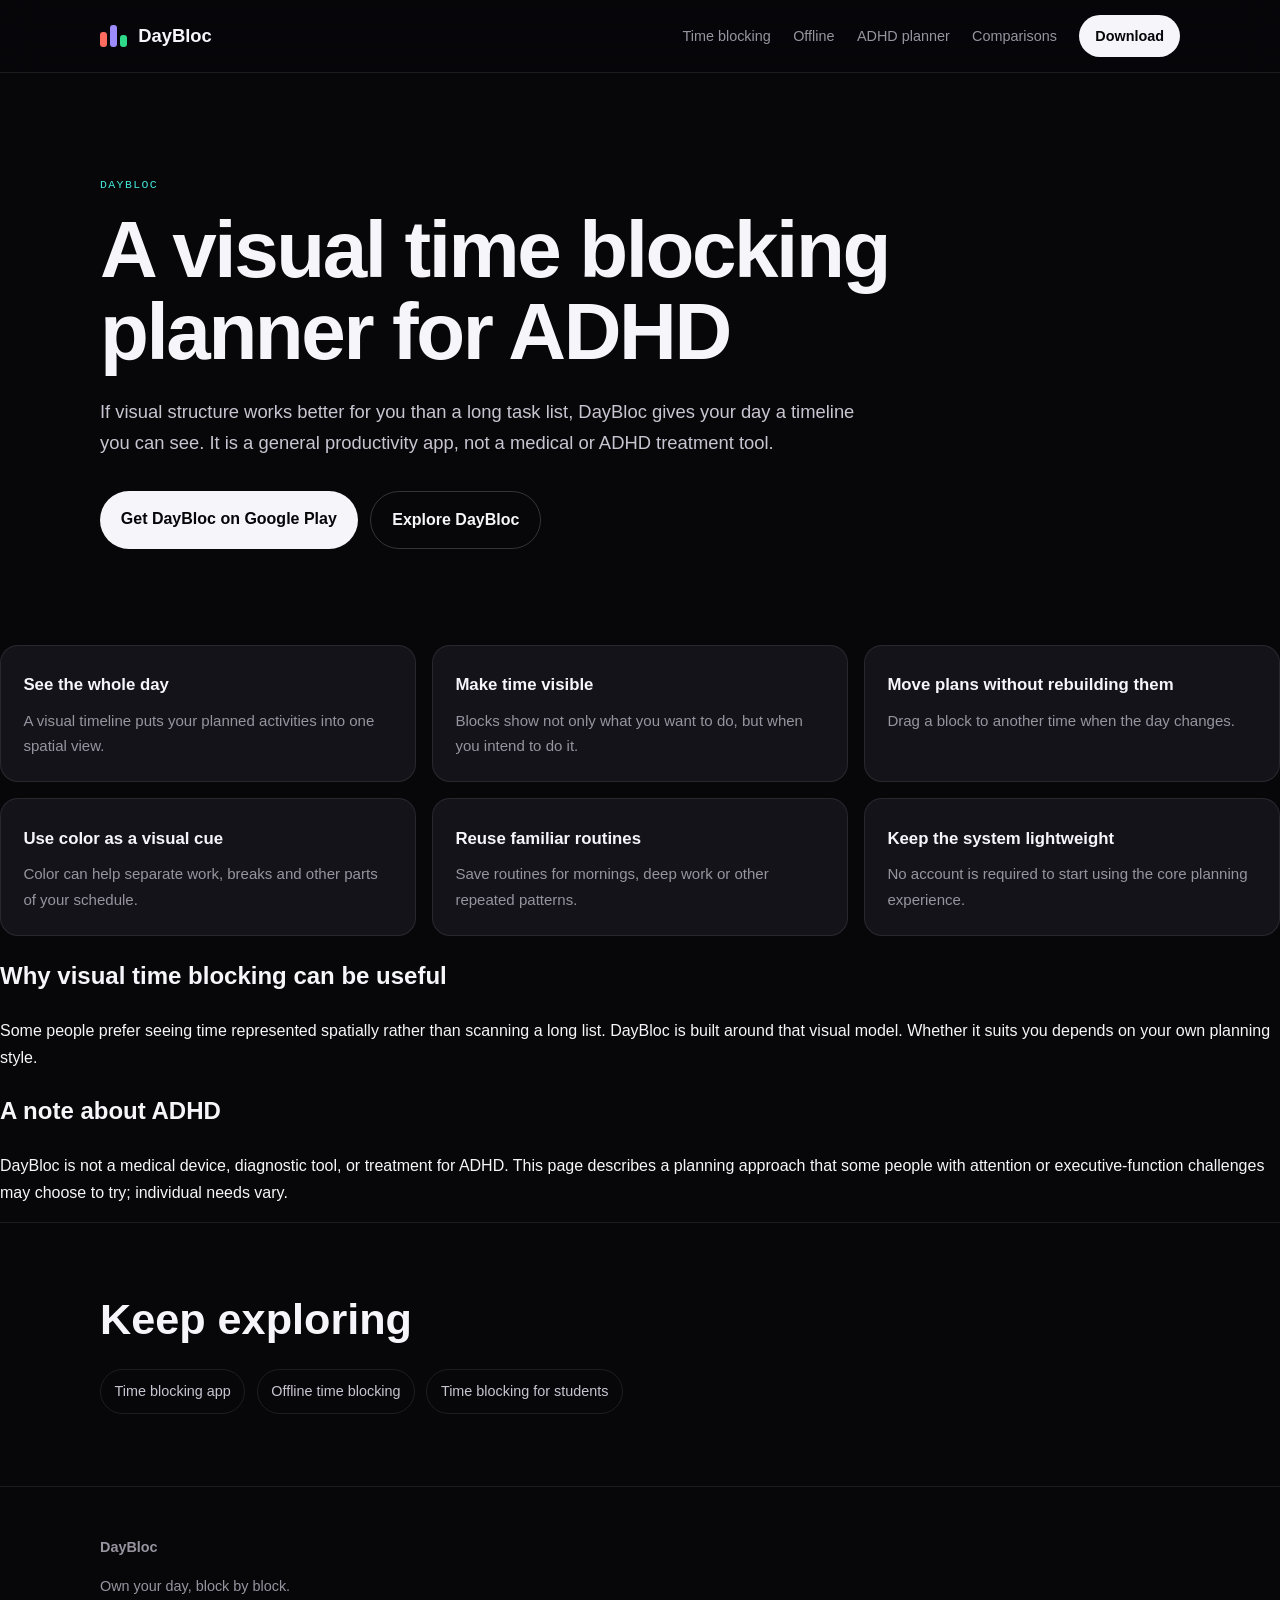
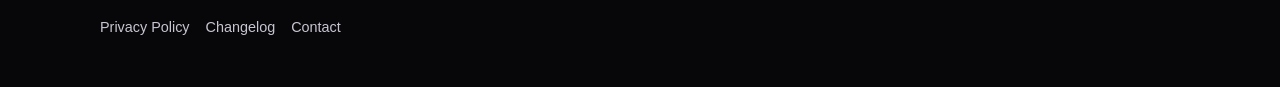
==== adhd-planner/index.html @ 27341340 "new 1" ====
<!doctype html>
<html lang="en">
 <head>
  <meta charset="utf-8"/>
  <meta content="width=device-width,initial-scale=1" name="viewport"/>
  <title>
   ADHD Planner | Visual Time Blocking | DayBloc
  </title>
  <meta content="DayBloc is a visual time blocking planner. Use a timeline, color-coded blocks and routines to make your day easier to see." name="description"/>
  <meta content="index,follow" name="robots"/>
  <link href="https://daybloc.app/adhd-planner/" rel="canonical"/>
  <link href="../assets/css/seo.css" rel="stylesheet"/>
  <link href="../favicon.svg" rel="icon"/>
  <link href="https://api.fontshare.com" rel="preconnect"/>
  <link href="https://api.fontshare.com/v2/css?f[]=clash-display@600,700&amp;f[]=general-sans@400,500,600&amp;display=swap" rel="stylesheet"/>
 </head>
 <body>
  <header class="site-header">
   <div class="wrap nav">
    <a class="brand" href="../">
     <span class="brand-mark">
      <i>
      </i>
      <i>
      </i>
      <i>
      </i>
     </span>
     DayBloc
    </a>
    <nav class="nav-links">
     <a href="../time-blocking-app/">
      Time blocking
     </a>
     <a href="../offline-time-blocking/">
      Offline
     </a>
     <a href="../adhd-planner/">
      ADHD planner
     </a>
     <a href="../vs/structured/">
      Comparisons
     </a>
     <a class="nav-cta" href="https://play.google.com/store/apps/details?id=com.daybloc.app">
      Download
     </a>
    </nav>
   </div>
  </header>
  <main>
   <section class="hero">
    <div class="wrap">
     <span class="eyebrow">
      DAYBLOC
     </span>
     <h1>
      A visual time blocking planner for ADHD
     </h1>
     <p class="lead">
      If visual structure works better for you than a long task list, DayBloc gives your day a timeline you can see. It is a general productivity app, not a medical or ADHD treatment tool.
     </p>
     <div class="actions">
      <a class="btn btn-primary" href="https://play.google.com/store/apps/details?id=com.daybloc.app">
       Get DayBloc on Google Play
      </a>
      <a class="btn btn-secondary" href="../">
       Explore DayBloc
      </a>
     </div>
    </div>
   </section>
   <div class="grid">
    <article class="card">
     <h3>
      See the whole day
     </h3>
     <p>
      A visual timeline puts your planned activities into one spatial view.
     </p>
    </article>
    <article class="card">
     <h3>
      Make time visible
     </h3>
     <p>
      Blocks show not only what you want to do, but when you intend to do it.
     </p>
    </article>
    <article class="card">
     <h3>
      Move plans without rebuilding them
     </h3>
     <p>
      Drag a block to another time when the day changes.
     </p>
    </article>
    <article class="card">
     <h3>
      Use color as a visual cue
     </h3>
     <p>
      Color can help separate work, breaks and other parts of your schedule.
     </p>
    </article>
    <article class="card">
     <h3>
      Reuse familiar routines
     </h3>
     <p>
      Save routines for mornings, deep work or other repeated patterns.
     </p>
    </article>
    <article class="card">
     <h3>
      Keep the system lightweight
     </h3>
     <p>
      No account is required to start using the core planning experience.
     </p>
    </article>
   </div>
   <div class="section-copy">
    <h2>
     Why visual time blocking can be useful
    </h2>
    <p>
     Some people prefer seeing time represented spatially rather than scanning a long list. DayBloc is built around that visual model. Whether it suits you depends on your own planning style.
    </p>
   </div>
   <div class="section-copy">
    <h2>
     A note about ADHD
    </h2>
    <p>
     DayBloc is not a medical device, diagnostic tool, or treatment for ADHD. This page describes a planning approach that some people with attention or executive-function challenges may choose to try; individual needs vary.
    </p>
   </div>
   <section class="section">
    <div class="wrap">
     <h2>
      Keep exploring
     </h2>
     <div class="internal-links">
      <a href="../time-blocking-app/">
       Time blocking app
      </a>
      <a href="../offline-time-blocking/">
       Offline time blocking
      </a>
      <a href="../time-blocking-for-students/">
       Time blocking for students
      </a>
     </div>
    </div>
   </section>
  </main>
  <footer>
   <div class="wrap">
    <strong>
     DayBloc
    </strong>
    <p>
     Own your day, block by block.
    </p>
    <div class="footer-links">
     <a href="../privacy_policy.txt">
      Privacy Policy
     </a>
     <a href="../changelog/">
      Changelog
     </a>
     <a href="mailto:dayblocapp@gmail.com">
      Contact
     </a>
    </div>
   </div>
  </footer>
 </body>
</html>
---- assets/css/seo.css ----
:root{--bg:#07070A;--surface:#131319;--surface2:#0E0E14;--line:rgba(255,255,255,.09);--line2:rgba(255,255,255,.18);--ink:#F6F5FA;--muted:#97949F;--muted2:#C8C5D0;--violet:#6C5CE7;--violet2:#9C8CFF;--hud:#43E8D8;--mint:#2FD98A;--coral:#FF6B5E;--font-display:'Clash Display','General Sans',-apple-system,sans-serif;--font-body:'General Sans',-apple-system,BlinkMacSystemFont,'Segoe UI',sans-serif}
*{box-sizing:border-box}html{scroll-behavior:smooth}body{margin:0;background:var(--bg);color:var(--ink);font-family:var(--font-body);line-height:1.7}a{color:inherit}.wrap{width:min(1080px,calc(100% - 40px));margin:auto}.site-header{position:sticky;top:0;z-index:20;background:rgba(7,7,10,.9);backdrop-filter:blur(18px);border-bottom:1px solid var(--line)}.nav{height:72px;display:flex;align-items:center;justify-content:space-between}.brand{font-family:var(--font-display);font-weight:700;font-size:1.15rem;text-decoration:none;display:flex;gap:.7rem;align-items:center}.brand-mark{display:flex;align-items:flex-end;gap:3px}.brand-mark i{display:block;width:7px;border-radius:3px}.brand-mark i:nth-child(1){height:15px;background:var(--coral)}.brand-mark i:nth-child(2){height:22px;background:var(--violet2)}.brand-mark i:nth-child(3){height:12px;background:var(--mint)}.nav-links{display:flex;gap:1.4rem;align-items:center;font-size:.9rem;color:var(--muted)}.nav-links a{text-decoration:none}.nav-links a:hover{color:var(--ink)}.nav-cta{background:var(--ink);color:var(--bg)!important;padding:.55rem 1rem;border-radius:999px;font-weight:700}.hero{padding:6rem 0 4rem}.eyebrow{font-family:ui-monospace,monospace;color:var(--hud);font-size:.72rem;letter-spacing:.12em}.hero h1{font-family:var(--font-display);font-size:clamp(2.7rem,7vw,5rem);line-height:1.03;letter-spacing:-.03em;margin:.8rem 0 1.4rem;max-width:900px}.hero .lead{font-size:1.15rem;color:var(--muted2);max-width:760px} .actions{display:flex;gap:.8rem;flex-wrap:wrap;margin-top:2rem}.btn{display:inline-flex;padding:.9rem 1.3rem;border-radius:999px;text-decoration:none;font-weight:700}.btn-primary{background:var(--ink);color:var(--bg)}.btn-secondary{border:1px solid var(--line2);color:var(--ink)}.section{padding:4.5rem 0;border-top:1px solid var(--line)}.section h2{font-family:var(--font-display);font-size:clamp(1.8rem,4vw,2.7rem);line-height:1.15;margin:0 0 1rem}.section>p{color:var(--muted);max-width:760px}.grid{display:grid;grid-template-columns:repeat(3,1fr);gap:1rem;margin-top:2rem}.card{background:var(--surface);border:1px solid var(--line);border-radius:18px;padding:1.4rem}.card h3{margin:.2rem 0 .5rem;font-size:1.05rem}.card p{margin:0;color:var(--muted);font-size:.94rem}.compare{overflow:auto;margin-top:2rem;border:1px solid var(--line);border-radius:18px}.compare table{width:100%;border-collapse:collapse;min-width:680px}.compare th,.compare td{text-align:left;padding:1rem;border-bottom:1px solid var(--line);vertical-align:top}.compare th{color:var(--muted2);font-size:.85rem}.compare td{color:var(--muted);font-size:.92rem}.note{padding:1rem 1.2rem;border:1px solid rgba(156,140,255,.22);background:rgba(108,92,231,.07);border-radius:14px;color:var(--muted2);margin-top:1.5rem}.faq{display:grid;gap:.8rem;margin-top:2rem}.faq details{background:var(--surface);border:1px solid var(--line);border-radius:14px;padding:1rem 1.2rem}.faq summary{font-weight:700;cursor:pointer}.faq p{color:var(--muted);margin:.7rem 0 0}.internal-links{display:flex;gap:.7rem;flex-wrap:wrap;margin-top:1.5rem}.internal-links a{padding:.6rem .85rem;border:1px solid var(--line);border-radius:999px;text-decoration:none;color:var(--muted2);font-size:.9rem}.internal-links a:hover{border-color:var(--violet2);color:var(--ink)}footer{padding:3rem 0;border-top:1px solid var(--line);color:var(--muted);font-size:.9rem}.footer-links{display:flex;gap:1rem;flex-wrap:wrap;margin-top:1rem}.footer-links a{color:var(--muted2);text-decoration:none}.footer-links a:hover{color:var(--ink)}@media(max-width:760px){.nav-links a:not(.nav-cta){display:none}.grid{grid-template-columns:1fr}.hero{padding-top:4rem}.wrap{width:min(100% - 28px,1080px)}}
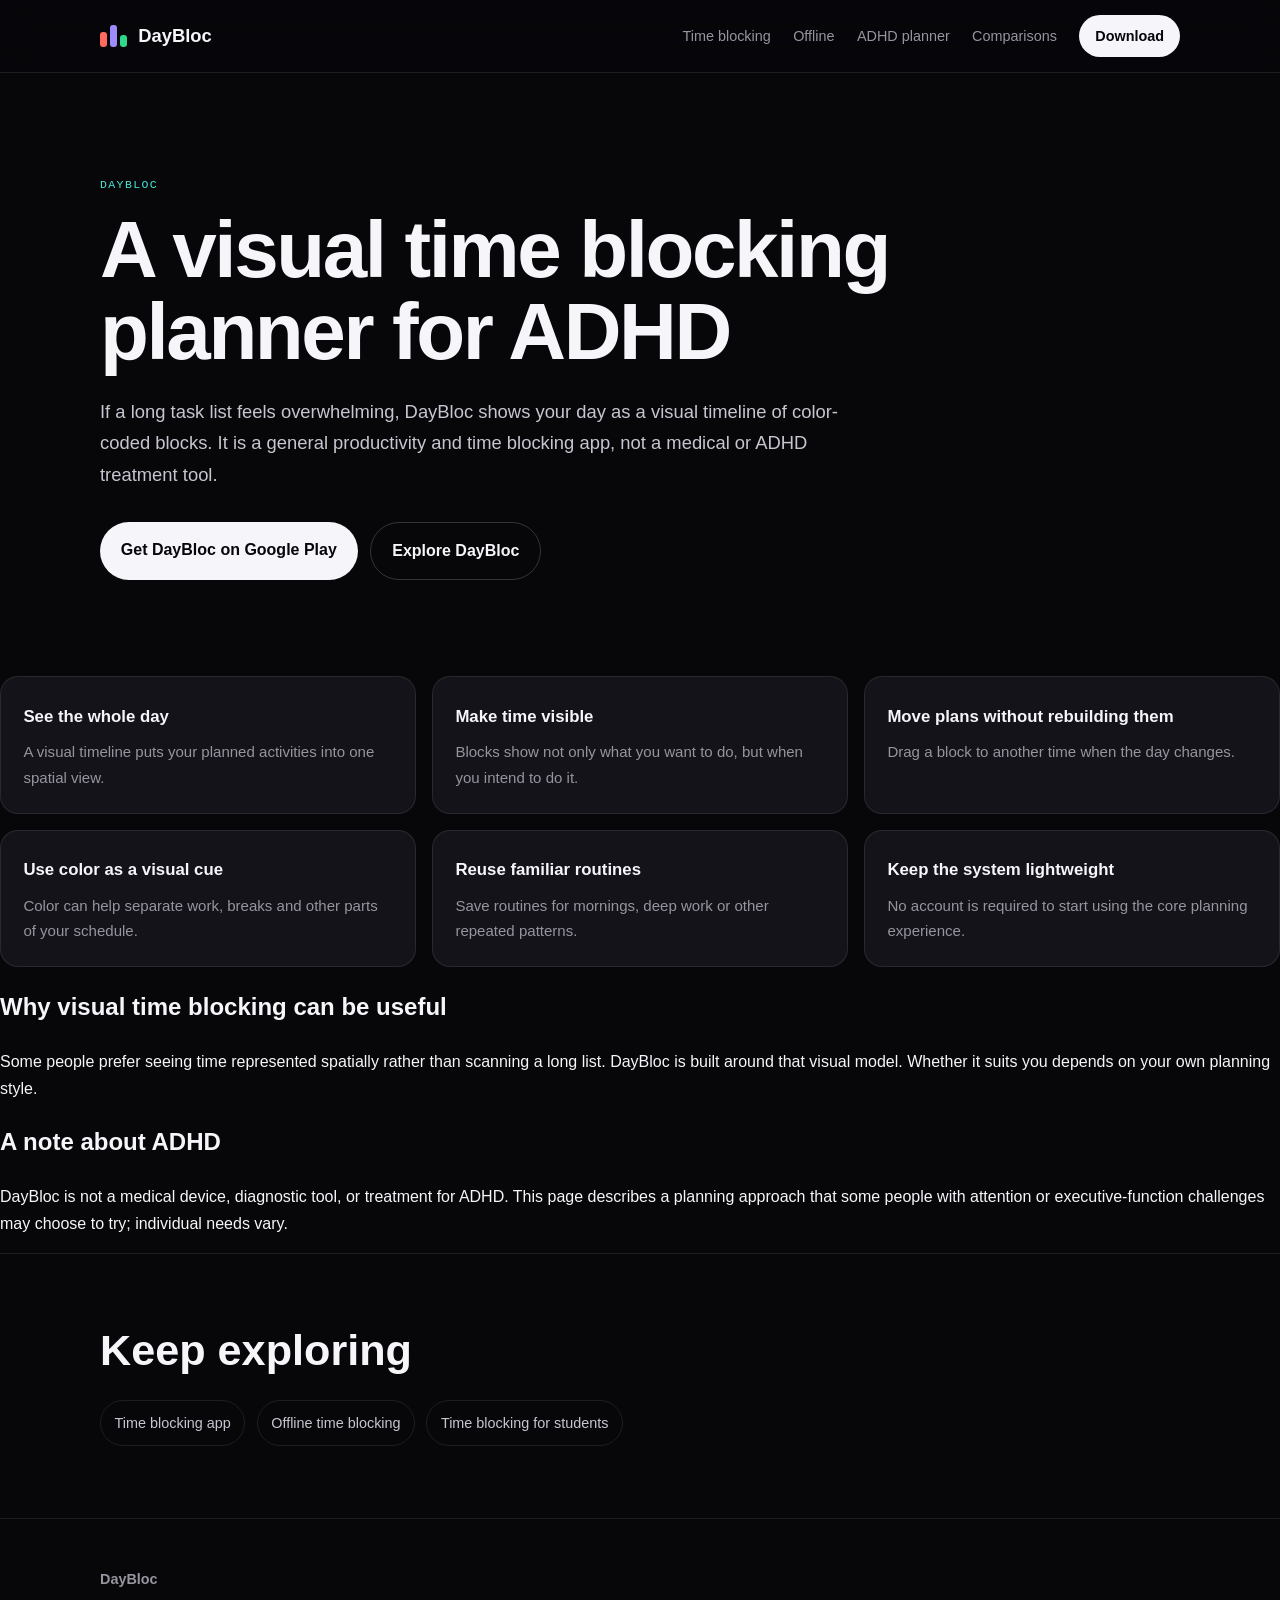
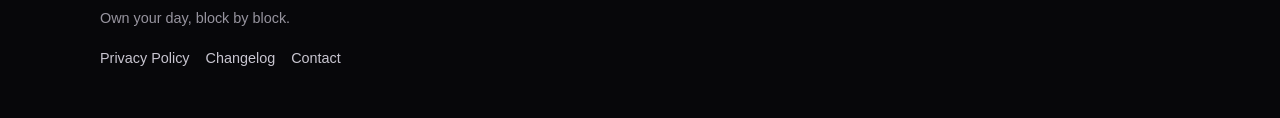
==== commit 8fac92c3: "4" ====
--- a/adhd-planner/index.html
+++ b/adhd-planner/index.html
@@ -3,11 +3,8 @@
  <head>
   <meta charset="utf-8"/>
   <meta content="width=device-width,initial-scale=1" name="viewport"/>
-  <title>
-   ADHD Planner | Visual Time Blocking | DayBloc
-  </title>
-  <meta content="DayBloc is a visual time blocking planner. Use a timeline, color-coded blocks and routines to make your day easier to see." name="description"/>
-  <meta content="index,follow" name="robots"/>
+<title>ADHD Planner | Visual Time Blocking App | DayBloc</title>
+  <meta name="description" content="DayBloc is a visual time blocking planner that some people with ADHD find helpful. See your day as color-coded blocks on a timeline — no account required.">  <meta content="index,follow" name="robots"/>
   <link href="https://daybloc.app/adhd-planner/" rel="canonical"/>
   <link href="../assets/css/seo.css" rel="stylesheet"/>
   <link href="../favicon.svg" rel="icon"/>
@@ -53,12 +50,11 @@
      <span class="eyebrow">
       DAYBLOC
      </span>
-     <h1>
-      A visual time blocking planner for ADHD
-     </h1>
-     <p class="lead">
-      If visual structure works better for you than a long task list, DayBloc gives your day a timeline you can see. It is a general productivity app, not a medical or ADHD treatment tool.
-     </p>
+<h1>A visual time blocking planner for ADHD</h1>
+<p class="lead">
+  If a long task list feels overwhelming, DayBloc shows your day as a visual timeline of color-coded blocks. 
+  It is a general productivity and time blocking app, not a medical or ADHD treatment tool.
+</p>
      <div class="actions">
       <a class="btn btn-primary" href="https://play.google.com/store/apps/details?id=com.daybloc.app">
        Get DayBloc on Google Play
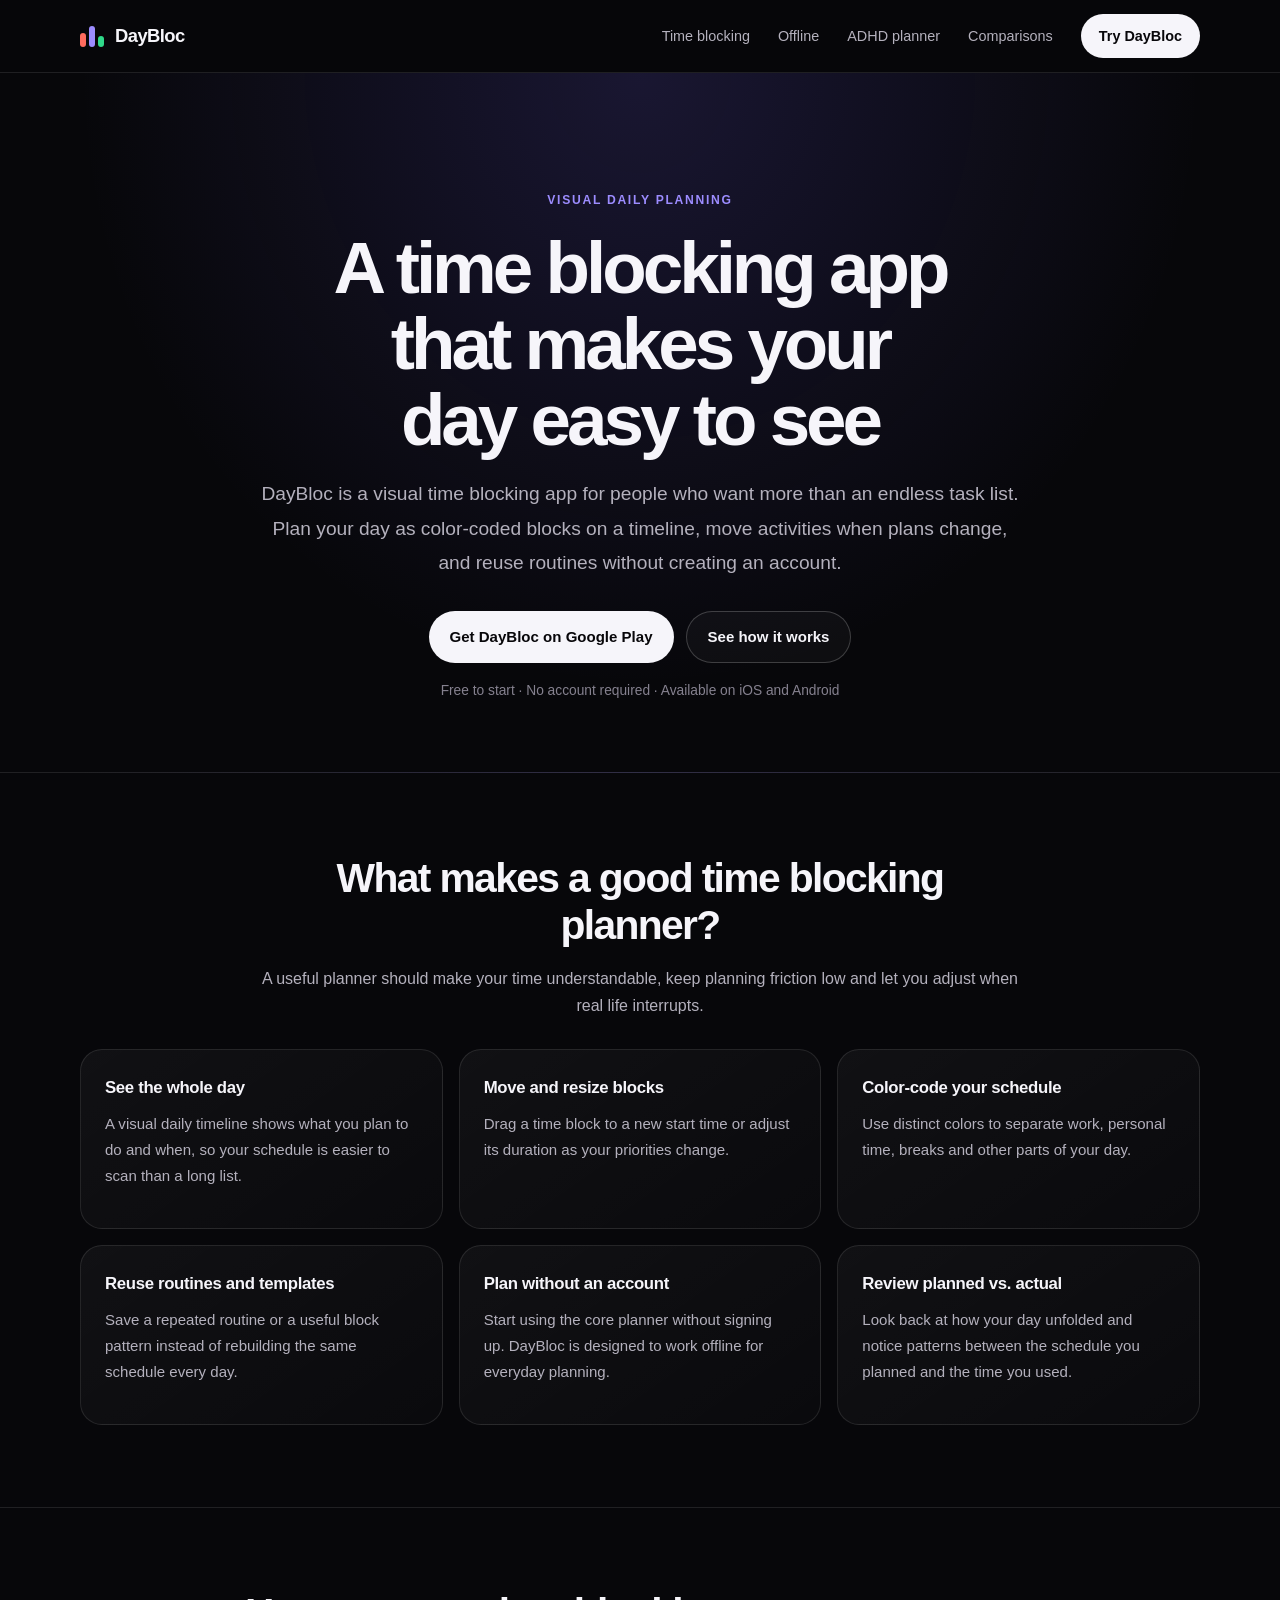
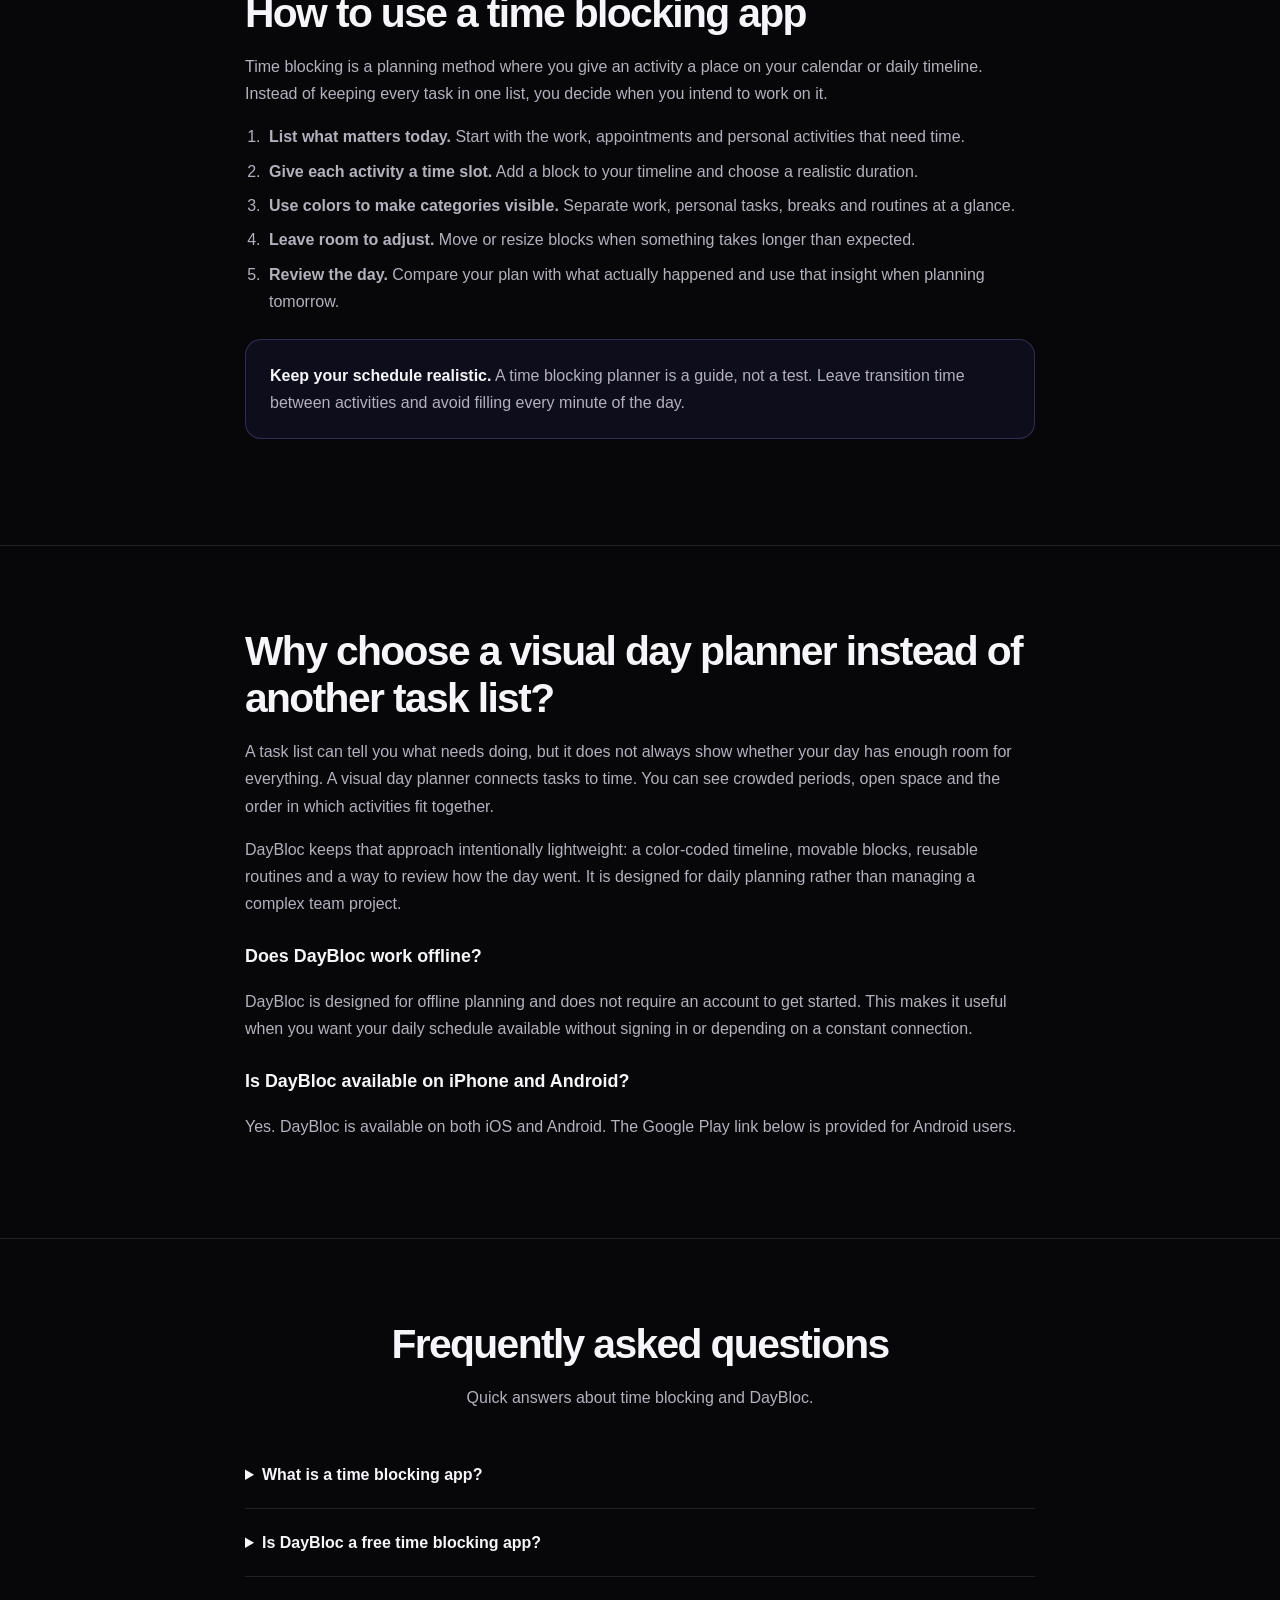
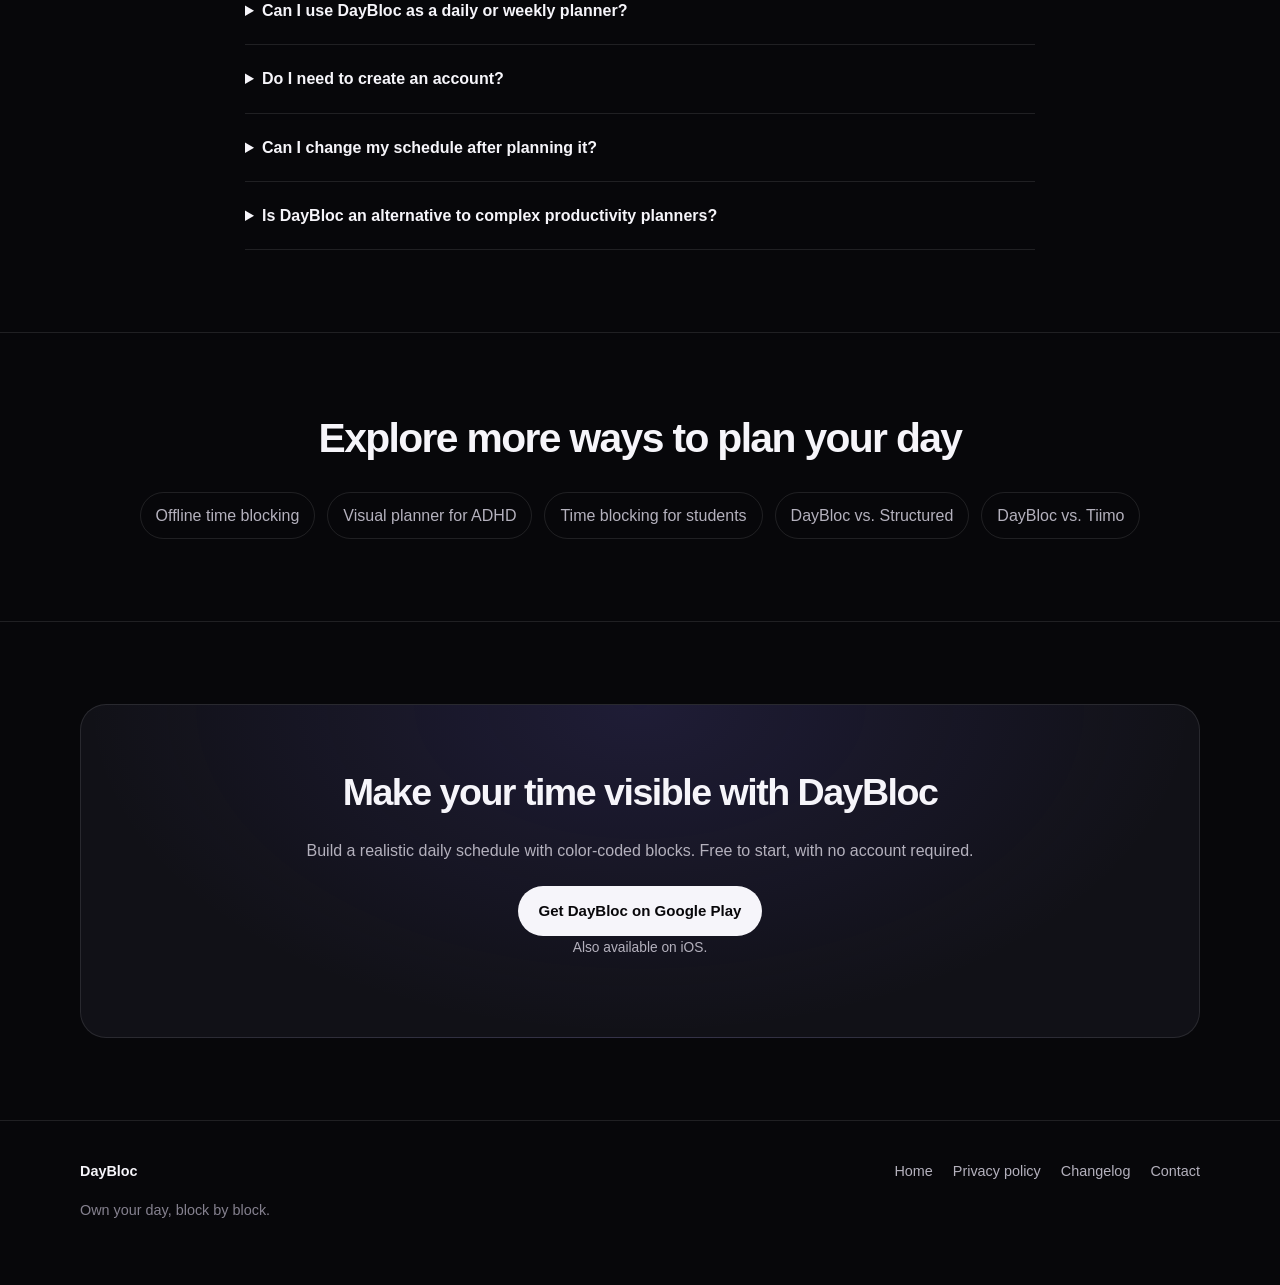
==== commit 74bd336e: "15" ====
--- a/adhd-planner/index.html
+++ b/adhd-planner/index.html
@@ -1,175 +1,144 @@
 <!doctype html>
 <html lang="en">
- <head>
-  <meta charset="utf-8"/>
-  <meta content="width=device-width,initial-scale=1" name="viewport"/>
-<title>ADHD Planner | Visual Time Blocking App | DayBloc</title>
-  <meta name="description" content="DayBloc is a visual time blocking planner that some people with ADHD find helpful. See your day as color-coded blocks on a timeline — no account required.">  <meta content="index,follow" name="robots"/>
-  <link href="https://daybloc.app/adhd-planner/" rel="canonical"/>
-  <link href="../assets/css/seo.css" rel="stylesheet"/>
-  <link href="../favicon.svg" rel="icon"/>
-  <link href="https://api.fontshare.com" rel="preconnect"/>
-  <link href="https://api.fontshare.com/v2/css?f[]=clash-display@600,700&amp;f[]=general-sans@400,500,600&amp;display=swap" rel="stylesheet"/>
- </head>
- <body>
-  <header class="site-header">
-   <div class="wrap nav">
-    <a class="brand" href="../">
-     <span class="brand-mark">
-      <i>
-      </i>
-      <i>
-      </i>
-      <i>
-      </i>
-     </span>
-     DayBloc
-    </a>
-    <nav class="nav-links">
-     <a href="../time-blocking-app/">
-      Time blocking
-     </a>
-     <a href="../offline-time-blocking/">
-      Offline
-     </a>
-     <a href="../adhd-planner/">
-      ADHD planner
-     </a>
-     <a href="../vs/structured/">
-      Comparisons
-     </a>
-     <a class="nav-cta" href="https://play.google.com/store/apps/details?id=com.daybloc.app">
-      Download
-     </a>
+<head>
+  <meta charset="utf-8">
+  <meta name="viewport" content="width=device-width, initial-scale=1">
+  <title>Time Blocking App for Daily Planning | DayBloc</title>
+  <meta name="description" content="Looking for a time blocking app? Plan your day on a visual timeline with color-coded blocks, reusable routines and offline planning. No account needed.">
+  <meta name="robots" content="index,follow">
+  <link rel="canonical" href="https://daybloc.app/time-blocking-app/">
+  <meta property="og:type" content="website">
+  <meta property="og:title" content="Time Blocking App for Daily Planning | DayBloc">
+  <meta property="og:description" content="Build a realistic daily schedule with visual time blocks, reusable routines and offline planning.">
+  <meta name="twitter:card" content="summary">
+  <link rel="icon" href="../favicon.svg" type="image/svg+xml">
+  <link rel="preconnect" href="https://api.fontshare.com">
+  <link href="https://api.fontshare.com/v2/css?f[]=clash-display@600,700&amp;f[]=general-sans@400,500,600&amp;display=swap" rel="stylesheet">
+  <link href="../assets/css/seo.css" rel="stylesheet">
+  <script type="application/ld+json">
+  {
+    "@context":"https://schema.org",
+    "@type":"SoftwareApplication",
+    "name":"DayBloc",
+    "applicationCategory":"ProductivityApplication",
+    "operatingSystem":"iOS, Android",
+    "url":"https://daybloc.app/",
+    "description":"A visual time blocking app for daily planning with color-coded blocks, reusable routines and offline use.",
+    "downloadUrl":"https://play.google.com/store/apps/details?id=com.daybloc.app",
+    "offers":{"@type":"Offer","price":"0","priceCurrency":"USD"}
+  }
+  </script>
+</head>
+<body>
+<header class="site-header">
+  <div class="wrap nav">
+    <a class="brand" href="../"><span class="brand-mark" aria-hidden="true"><i></i><i></i><i></i></span>DayBloc</a>
+    <nav class="nav-links" aria-label="Main navigation">
+      <a href="../time-blocking-app/" aria-current="page">Time blocking</a>
+      <a href="../offline-time-blocking/">Offline</a>
+      <a href="../adhd-planner/">ADHD planner</a>
+      <a href="../vs/structured/">Comparisons</a>
+      <a class="nav-cta" href="#download">Try DayBloc</a>
     </nav>
-   </div>
-  </header>
-  <main>
-   <section class="hero">
+  </div>
+</header>
+<main>
+  <section class="hero">
     <div class="wrap">
-     <span class="eyebrow">
-      DAYBLOC
-     </span>
-<h1>A visual time blocking planner for ADHD</h1>
-<p class="lead">
-  If a long task list feels overwhelming, DayBloc shows your day as a visual timeline of color-coded blocks. 
-  It is a general productivity and time blocking app, not a medical or ADHD treatment tool.
-</p>
-     <div class="actions">
-      <a class="btn btn-primary" href="https://play.google.com/store/apps/details?id=com.daybloc.app">
-       Get DayBloc on Google Play
-      </a>
-      <a class="btn btn-secondary" href="../">
-       Explore DayBloc
-      </a>
-     </div>
+      <span class="eyebrow">VISUAL DAILY PLANNING</span>
+      <h1>A time blocking app that makes your day easy to see</h1>
+      <p class="lead">DayBloc is a visual time blocking app for people who want more than an endless task list. Plan your day as color-coded blocks on a timeline, move activities when plans change, and reuse routines without creating an account.</p>
+      <div class="actions">
+        <a class="btn btn-primary" href="https://play.google.com/store/apps/details?id=com.daybloc.app&referrer=utm_source%3Dweb%26utm_medium%3Dlanding%26utm_campaign%3Dweb" target="_blank" rel="noopener">Get DayBloc on Google Play</a>
+        <a class="btn btn-secondary" href="#how-it-works">See how it works</a>
+      </div>
+      <p class="trust-line">Free to start · No account required · Available on iOS and Android</p>
     </div>
-   </section>
-   <div class="grid">
-    <article class="card">
-     <h3>
-      See the whole day
-     </h3>
-     <p>
-      A visual timeline puts your planned activities into one spatial view.
-     </p>
-    </article>
-    <article class="card">
-     <h3>
-      Make time visible
-     </h3>
-     <p>
-      Blocks show not only what you want to do, but when you intend to do it.
-     </p>
-    </article>
-    <article class="card">
-     <h3>
-      Move plans without rebuilding them
-     </h3>
-     <p>
-      Drag a block to another time when the day changes.
-     </p>
-    </article>
-    <article class="card">
-     <h3>
-      Use color as a visual cue
-     </h3>
-     <p>
-      Color can help separate work, breaks and other parts of your schedule.
-     </p>
-    </article>
-    <article class="card">
-     <h3>
-      Reuse familiar routines
-     </h3>
-     <p>
-      Save routines for mornings, deep work or other repeated patterns.
-     </p>
-    </article>
-    <article class="card">
-     <h3>
-      Keep the system lightweight
-     </h3>
-     <p>
-      No account is required to start using the core planning experience.
-     </p>
-    </article>
-   </div>
-   <div class="section-copy">
-    <h2>
-     Why visual time blocking can be useful
-    </h2>
-    <p>
-     Some people prefer seeing time represented spatially rather than scanning a long list. DayBloc is built around that visual model. Whether it suits you depends on your own planning style.
-    </p>
-   </div>
-   <div class="section-copy">
-    <h2>
-     A note about ADHD
-    </h2>
-    <p>
-     DayBloc is not a medical device, diagnostic tool, or treatment for ADHD. This page describes a planning approach that some people with attention or executive-function challenges may choose to try; individual needs vary.
-    </p>
-   </div>
-   <section class="section">
+  </section>
+
+  <section class="content-section">
     <div class="wrap">
-     <h2>
-      Keep exploring
-     </h2>
-     <div class="internal-links">
-      <a href="../time-blocking-app/">
-       Time blocking app
-      </a>
-      <a href="../offline-time-blocking/">
-       Offline time blocking
-      </a>
-      <a href="../time-blocking-for-students/">
-       Time blocking for students
-      </a>
-     </div>
+      <div class="section-heading">
+        <h2>What makes a good time blocking planner?</h2>
+        <p>A useful planner should make your time understandable, keep planning friction low and let you adjust when real life interrupts.</p>
+      </div>
+      <div class="feature-grid">
+        <article class="feature-card"><h3>See the whole day</h3><p>A visual daily timeline shows what you plan to do and when, so your schedule is easier to scan than a long list.</p></article>
+        <article class="feature-card"><h3>Move and resize blocks</h3><p>Drag a time block to a new start time or adjust its duration as your priorities change.</p></article>
+        <article class="feature-card"><h3>Color-code your schedule</h3><p>Use distinct colors to separate work, personal time, breaks and other parts of your day.</p></article>
+        <article class="feature-card"><h3>Reuse routines and templates</h3><p>Save a repeated routine or a useful block pattern instead of rebuilding the same schedule every day.</p></article>
+        <article class="feature-card"><h3>Plan without an account</h3><p>Start using the core planner without signing up. DayBloc is designed to work offline for everyday planning.</p></article>
+        <article class="feature-card"><h3>Review planned vs. actual</h3><p>Look back at how your day unfolded and notice patterns between the schedule you planned and the time you used.</p></article>
+      </div>
     </div>
-   </section>
-  </main>
-  <footer>
-   <div class="wrap">
-    <strong>
-     DayBloc
-    </strong>
-    <p>
-     Own your day, block by block.
-    </p>
-    <div class="footer-links">
-     <a href="../privacy_policy.txt">
-      Privacy Policy
-     </a>
-     <a href="../changelog/">
-      Changelog
-     </a>
-     <a href="mailto:dayblocapp@gmail.com">
-      Contact
-     </a>
+  </section>
+
+  <section class="content-section" id="how-it-works">
+    <div class="wrap section-copy">
+      <h2>How to use a time blocking app</h2>
+      <p>Time blocking is a planning method where you give an activity a place on your calendar or daily timeline. Instead of keeping every task in one list, you decide when you intend to work on it.</p>
+      <ol>
+        <li><strong>List what matters today.</strong> Start with the work, appointments and personal activities that need time.</li>
+        <li><strong>Give each activity a time slot.</strong> Add a block to your timeline and choose a realistic duration.</li>
+        <li><strong>Use colors to make categories visible.</strong> Separate work, personal tasks, breaks and routines at a glance.</li>
+        <li><strong>Leave room to adjust.</strong> Move or resize blocks when something takes longer than expected.</li>
+        <li><strong>Review the day.</strong> Compare your plan with what actually happened and use that insight when planning tomorrow.</li>
+      </ol>
+      <div class="callout"><strong>Keep your schedule realistic.</strong> A time blocking planner is a guide, not a test. Leave transition time between activities and avoid filling every minute of the day.</div>
     </div>
-   </div>
-  </footer>
- </body>
+  </section>
+
+  <section class="content-section">
+    <div class="wrap section-copy">
+      <h2>Why choose a visual day planner instead of another task list?</h2>
+      <p>A task list can tell you what needs doing, but it does not always show whether your day has enough room for everything. A visual day planner connects tasks to time. You can see crowded periods, open space and the order in which activities fit together.</p>
+      <p>DayBloc keeps that approach intentionally lightweight: a color-coded timeline, movable blocks, reusable routines and a way to review how the day went. It is designed for daily planning rather than managing a complex team project.</p>
+      <h3>Does DayBloc work offline?</h3>
+      <p>DayBloc is designed for offline planning and does not require an account to get started. This makes it useful when you want your daily schedule available without signing in or depending on a constant connection.</p>
+      <h3>Is DayBloc available on iPhone and Android?</h3>
+      <p>Yes. DayBloc is available on both iOS and Android. The Google Play link below is provided for Android users.</p>
+    </div>
+  </section>
+
+  <section class="content-section">
+    <div class="wrap">
+      <div class="section-heading"><h2>Frequently asked questions</h2><p>Quick answers about time blocking and DayBloc.</p></div>
+      <div class="faq-list">
+        <details><summary>What is a time blocking app?</summary><p>A time blocking app helps you assign activities to specific periods of the day. It displays your plans on a timeline so you can see how your time is allocated.</p></details>
+        <details><summary>Is DayBloc a free time blocking app?</summary><p>DayBloc is free to start. Some additional features are offered through DayBloc Pro. Check the in-app plan details for the current feature and pricing information.</p></details>
+        <details><summary>Can I use DayBloc as a daily or weekly planner?</summary><p>Yes. DayBloc is designed around visual time blocks for planning your day and reviewing your schedule. You can reuse routines and templates when building recurring patterns.</p></details>
+        <details><summary>Do I need to create an account?</summary><p>No account is required to start using DayBloc.</p></details>
+        <details><summary>Can I change my schedule after planning it?</summary><p>Yes. You can move and resize blocks as your day changes, rather than rebuilding the entire plan from scratch.</p></details>
+        <details><summary>Is DayBloc an alternative to complex productivity planners?</summary><p>DayBloc focuses on a simple visual daily timeline, color-coded blocks and reusable routines. It may suit people who want a focused day planner rather than a broad project-management workspace.</p></details>
+      </div>
+    </div>
+  </section>
+
+  <section class="content-section">
+    <div class="wrap">
+      <div class="section-heading"><h2>Explore more ways to plan your day</h2></div>
+      <div class="internal-links">
+        <a href="../offline-time-blocking/">Offline time blocking</a>
+        <a href="../adhd-planner/">Visual planner for ADHD</a>
+        <a href="../time-blocking-for-students/">Time blocking for students</a>
+        <a href="../vs/structured/">DayBloc vs. Structured</a>
+        <a href="../vs/tiimo/">DayBloc vs. Tiimo</a>
+      </div>
+    </div>
+  </section>
+
+  <section class="content-section" id="download">
+    <div class="wrap"><div class="download-panel">
+      <h2>Make your time visible with DayBloc</h2>
+      <p>Build a realistic daily schedule with color-coded blocks. Free to start, with no account required.</p>
+      <a class="btn btn-primary" href="https://play.google.com/store/apps/details?id=com.daybloc.app&referrer=utm_source%3Dweb%26utm_medium%3Dlanding%26utm_campaign%3Dweb" target="_blank" rel="noopener">Get DayBloc on Google Play</a>
+      <p class="trust-line">Also available on iOS.</p>
+    </div></div>
+  </section>
+</main>
+<footer><div class="wrap footer-top">
+  <div><strong>DayBloc</strong><p>Own your day, block by block.</p></div>
+  <div class="footer-links"><a href="../">Home</a><a href="../privacy_policy.txt">Privacy policy</a><a href="../changelog/">Changelog</a><a href="mailto:dayblocapp@gmail.com">Contact</a></div>
+</div></footer>
+</body>
 </html>
--- a/assets/css/seo.css
+++ b/assets/css/seo.css
@@ -1,3 +1,101 @@
-
-:root{--bg:#07070A;--surface:#131319;--surface2:#0E0E14;--line:rgba(255,255,255,.09);--line2:rgba(255,255,255,.18);--ink:#F6F5FA;--muted:#97949F;--muted2:#C8C5D0;--violet:#6C5CE7;--violet2:#9C8CFF;--hud:#43E8D8;--mint:#2FD98A;--coral:#FF6B5E;--font-display:'Clash Display','General Sans',-apple-system,sans-serif;--font-body:'General Sans',-apple-system,BlinkMacSystemFont,'Segoe UI',sans-serif}
-*{box-sizing:border-box}html{scroll-behavior:smooth}body{margin:0;background:var(--bg);color:var(--ink);font-family:var(--font-body);line-height:1.7}a{color:inherit}.wrap{width:min(1080px,calc(100% - 40px));margin:auto}.site-header{position:sticky;top:0;z-index:20;background:rgba(7,7,10,.9);backdrop-filter:blur(18px);border-bottom:1px solid var(--line)}.nav{height:72px;display:flex;align-items:center;justify-content:space-between}.brand{font-family:var(--font-display);font-weight:700;font-size:1.15rem;text-decoration:none;display:flex;gap:.7rem;align-items:center}.brand-mark{display:flex;align-items:flex-end;gap:3px}.brand-mark i{display:block;width:7px;border-radius:3px}.brand-mark i:nth-child(1){height:15px;background:var(--coral)}.brand-mark i:nth-child(2){height:22px;background:var(--violet2)}.brand-mark i:nth-child(3){height:12px;background:var(--mint)}.nav-links{display:flex;gap:1.4rem;align-items:center;font-size:.9rem;color:var(--muted)}.nav-links a{text-decoration:none}.nav-links a:hover{color:var(--ink)}.nav-cta{background:var(--ink);color:var(--bg)!important;padding:.55rem 1rem;border-radius:999px;font-weight:700}.hero{padding:6rem 0 4rem}.eyebrow{font-family:ui-monospace,monospace;color:var(--hud);font-size:.72rem;letter-spacing:.12em}.hero h1{font-family:var(--font-display);font-size:clamp(2.7rem,7vw,5rem);line-height:1.03;letter-spacing:-.03em;margin:.8rem 0 1.4rem;max-width:900px}.hero .lead{font-size:1.15rem;color:var(--muted2);max-width:760px} .actions{display:flex;gap:.8rem;flex-wrap:wrap;margin-top:2rem}.btn{display:inline-flex;padding:.9rem 1.3rem;border-radius:999px;text-decoration:none;font-weight:700}.btn-primary{background:var(--ink);color:var(--bg)}.btn-secondary{border:1px solid var(--line2);color:var(--ink)}.section{padding:4.5rem 0;border-top:1px solid var(--line)}.section h2{font-family:var(--font-display);font-size:clamp(1.8rem,4vw,2.7rem);line-height:1.15;margin:0 0 1rem}.section>p{color:var(--muted);max-width:760px}.grid{display:grid;grid-template-columns:repeat(3,1fr);gap:1rem;margin-top:2rem}.card{background:var(--surface);border:1px solid var(--line);border-radius:18px;padding:1.4rem}.card h3{margin:.2rem 0 .5rem;font-size:1.05rem}.card p{margin:0;color:var(--muted);font-size:.94rem}.compare{overflow:auto;margin-top:2rem;border:1px solid var(--line);border-radius:18px}.compare table{width:100%;border-collapse:collapse;min-width:680px}.compare th,.compare td{text-align:left;padding:1rem;border-bottom:1px solid var(--line);vertical-align:top}.compare th{color:var(--muted2);font-size:.85rem}.compare td{color:var(--muted);font-size:.92rem}.note{padding:1rem 1.2rem;border:1px solid rgba(156,140,255,.22);background:rgba(108,92,231,.07);border-radius:14px;color:var(--muted2);margin-top:1.5rem}.faq{display:grid;gap:.8rem;margin-top:2rem}.faq details{background:var(--surface);border:1px solid var(--line);border-radius:14px;padding:1rem 1.2rem}.faq summary{font-weight:700;cursor:pointer}.faq p{color:var(--muted);margin:.7rem 0 0}.internal-links{display:flex;gap:.7rem;flex-wrap:wrap;margin-top:1.5rem}.internal-links a{padding:.6rem .85rem;border:1px solid var(--line);border-radius:999px;text-decoration:none;color:var(--muted2);font-size:.9rem}.internal-links a:hover{border-color:var(--violet2);color:var(--ink)}footer{padding:3rem 0;border-top:1px solid var(--line);color:var(--muted);font-size:.9rem}.footer-links{display:flex;gap:1rem;flex-wrap:wrap;margin-top:1rem}.footer-links a{color:var(--muted2);text-decoration:none}.footer-links a:hover{color:var(--ink)}@media(max-width:760px){.nav-links a:not(.nav-cta){display:none}.grid{grid-template-columns:1fr}.hero{padding-top:4rem}.wrap{width:min(100% - 28px,1080px)}}
+/* DayBloc SEO landing pages: shared visual system */
+:root {
+  --seo-bg: #07070A;
+  --seo-surface: #111117;
+  --seo-surface-2: #15151D;
+  --seo-line: rgba(255,255,255,.10);
+  --seo-text: #F6F5FA;
+  --seo-muted: #B4B1BD;
+  --seo-soft: #85818F;
+  --seo-violet: #9C8CFF;
+  --seo-radius: 22px;
+}
+* { box-sizing: border-box; }
+html { scroll-behavior: smooth; scroll-padding-top: 88px; }
+body {
+  margin: 0; min-width: 320px; background: var(--seo-bg); color: var(--seo-text);
+  font-family: 'General Sans', -apple-system, BlinkMacSystemFont, 'Segoe UI', sans-serif;
+  line-height: 1.7; -webkit-font-smoothing: antialiased;
+}
+a { color: inherit; }
+a:focus-visible, button:focus-visible { outline: 2px solid var(--seo-violet); outline-offset: 4px; }
+.wrap { width: min(1120px, calc(100% - 48px)); margin-inline: auto; }
+.site-header {
+  position: sticky; top: 0; z-index: 20; border-bottom: 1px solid var(--seo-line);
+  background: rgba(7,7,10,.88); backdrop-filter: blur(16px); -webkit-backdrop-filter: blur(16px);
+}
+.nav { min-height: 72px; display:flex; align-items:center; justify-content:space-between; gap:24px; }
+.brand { display:inline-flex; align-items:center; gap:11px; color:var(--seo-text); text-decoration:none; font-weight:700; font-size:1.15rem; letter-spacing:-.03em; }
+.brand-mark { display:flex; align-items:flex-end; gap:3px; height:22px; }
+.brand-mark i { display:block; width:6px; border-radius:3px; }
+.brand-mark i:nth-child(1) { height:14px; background:#FF6B5E; }
+.brand-mark i:nth-child(2) { height:21px; background:#9C8CFF; }
+.brand-mark i:nth-child(3) { height:11px; background:#2FD98A; }
+.nav-links { display:flex; align-items:center; gap:clamp(14px,2.2vw,28px); }
+.nav-links a { color:var(--seo-muted); font-size:.9rem; text-decoration:none; transition:color .2s ease; }
+.nav-links a:hover { color:var(--seo-text); }
+.nav-links .nav-cta { padding:10px 18px; min-height:42px; display:inline-flex; align-items:center; border-radius:999px; background:#F6F5FA; color:#08070A; font-weight:700; }
+.hero { padding:clamp(64px,9vw,112px) 0 56px; border-bottom:1px solid var(--seo-line); background:radial-gradient(ellipse at 50% 0%,rgba(108,92,231,.18),transparent 62%); }
+.hero .wrap { max-width:900px; text-align:center; }
+.eyebrow { display:inline-flex; align-items:center; gap:8px; color:var(--seo-violet); font-size:.76rem; font-weight:700; letter-spacing:.14em; text-transform:uppercase; }
+.hero h1 { max-width:850px; margin:18px auto 20px; font-size:clamp(2.45rem,6vw,4.55rem); line-height:1.04; letter-spacing:-.055em; font-weight:700; text-wrap:balance; }
+.lead { max-width:760px; margin:0 auto; color:var(--seo-muted); font-size:clamp(1.02rem,2vw,1.2rem); line-height:1.8; text-wrap:pretty; }
+.actions { display:flex; justify-content:center; flex-wrap:wrap; gap:12px; margin-top:30px; }
+.btn { min-height:48px; padding:12px 21px; border-radius:999px; display:inline-flex; justify-content:center; align-items:center; text-decoration:none; font-size:.94rem; font-weight:700; transition:transform .2s ease,background .2s ease,border-color .2s ease; }
+.btn:hover { transform:translateY(-2px); }
+.btn-primary { background:#F6F5FA; color:#08070A; }
+.btn-primary:hover { background:#C2B8FF; }
+.btn-secondary { border:1px solid rgba(255,255,255,.2); color:var(--seo-text); background:rgba(255,255,255,.03); }
+.btn-secondary:hover { border-color:var(--seo-violet); background:rgba(156,140,255,.08); }
+.trust-line { margin-top:16px; color:var(--seo-soft); font-size:.86rem; }
+.content-section { padding:clamp(52px,7vw,82px) 0; border-bottom:1px solid var(--seo-line); }
+.section-heading { max-width:760px; margin:0 auto 30px; text-align:center; }
+.section-heading h2, .section-copy h2 { margin:0 0 14px; font-size:clamp(1.7rem,3.8vw,2.55rem); line-height:1.15; letter-spacing:-.04em; }
+.section-heading p, .section-copy > p { color:var(--seo-muted); }
+.feature-grid { display:grid; grid-template-columns:repeat(3,minmax(0,1fr)); gap:16px; }
+.feature-card { min-height:180px; padding:24px; border:1px solid var(--seo-line); border-radius:var(--seo-radius); background:linear-gradient(145deg,rgba(255,255,255,.045),rgba(255,255,255,.015)); }
+.feature-card h3 { margin:0 0 9px; font-size:1.05rem; letter-spacing:-.02em; }
+.feature-card p { margin:0; color:var(--seo-muted); font-size:.94rem; line-height:1.7; }
+.section-copy { max-width:790px; margin:0 auto; }
+.section-copy + .section-copy { margin-top:42px; }
+.section-copy h3 { margin:24px 0 8px; font-size:1.12rem; }
+.section-copy p, .section-copy li { color:var(--seo-muted); }
+.section-copy ul, .section-copy ol { padding-left:1.25rem; }
+.section-copy li { padding-left:.25rem; margin:.45rem 0; }
+.callout { padding:22px 24px; margin:24px 0; border:1px solid rgba(156,140,255,.25); border-radius:16px; background:rgba(108,92,231,.08); color:var(--seo-muted); }
+.callout strong { color:var(--seo-text); }
+.faq-list { max-width:790px; margin:0 auto; }
+.faq-list details { padding:20px 0; border-bottom:1px solid var(--seo-line); }
+.faq-list summary { cursor:pointer; font-weight:700; }
+.faq-list details p { margin:12px 0 0; color:var(--seo-muted); }
+.internal-links { display:flex; flex-wrap:wrap; justify-content:center; gap:12px; }
+.internal-links a { display:inline-flex; min-height:44px; align-items:center; padding:9px 15px; border:1px solid var(--seo-line); border-radius:999px; color:var(--seo-muted); text-decoration:none; }
+.internal-links a:hover { border-color:var(--seo-violet); color:var(--seo-text); }
+.download-panel { text-align:center; padding:clamp(32px,5vw,56px); border:1px solid var(--seo-line); border-radius:26px; background:radial-gradient(ellipse at top,rgba(108,92,231,.15),transparent 70%),var(--seo-surface); }
+.download-panel h2 { margin:0 0 12px; font-size:clamp(1.7rem,3.5vw,2.35rem); letter-spacing:-.04em; }
+.download-panel p { color:var(--seo-muted); margin:0 0 22px; }
+footer { padding:38px 0 48px; color:var(--seo-soft); font-size:.9rem; }
+footer .footer-top { display:flex; justify-content:space-between; align-items:flex-start; gap:24px; flex-wrap:wrap; }
+footer strong { color:var(--seo-text); }
+.footer-links { display:flex; flex-wrap:wrap; gap:12px 20px; }
+.footer-links a { color:var(--seo-muted); text-decoration:none; }
+.footer-links a:hover { color:var(--seo-text); }
+@media(max-width:760px) {
+  .wrap { width:min(100% - 36px,1120px); }
+  .nav { min-height:64px; }
+  .nav-links { gap:12px; }
+  .nav-links a:not(.nav-cta) { display:none; }
+  .feature-grid { grid-template-columns:repeat(2,minmax(0,1fr)); }
+  .hero { padding-top:66px; }
+}
+@media(max-width:520px) {
+  .wrap { width:calc(100% - 32px); }
+  .hero h1 { font-size:clamp(2.2rem,11vw,3.15rem); }
+  .actions { display:grid; grid-template-columns:1fr; }
+  .feature-grid { grid-template-columns:1fr; }
+  .feature-card { min-height:0; padding:21px; }
+  .content-section { padding:48px 0; }
+}
+@media(prefers-reduced-motion:reduce) {
+  *,*::before,*::after { scroll-behavior:auto !important; animation-duration:.01ms !important; transition-duration:.01ms !important; }
+}
